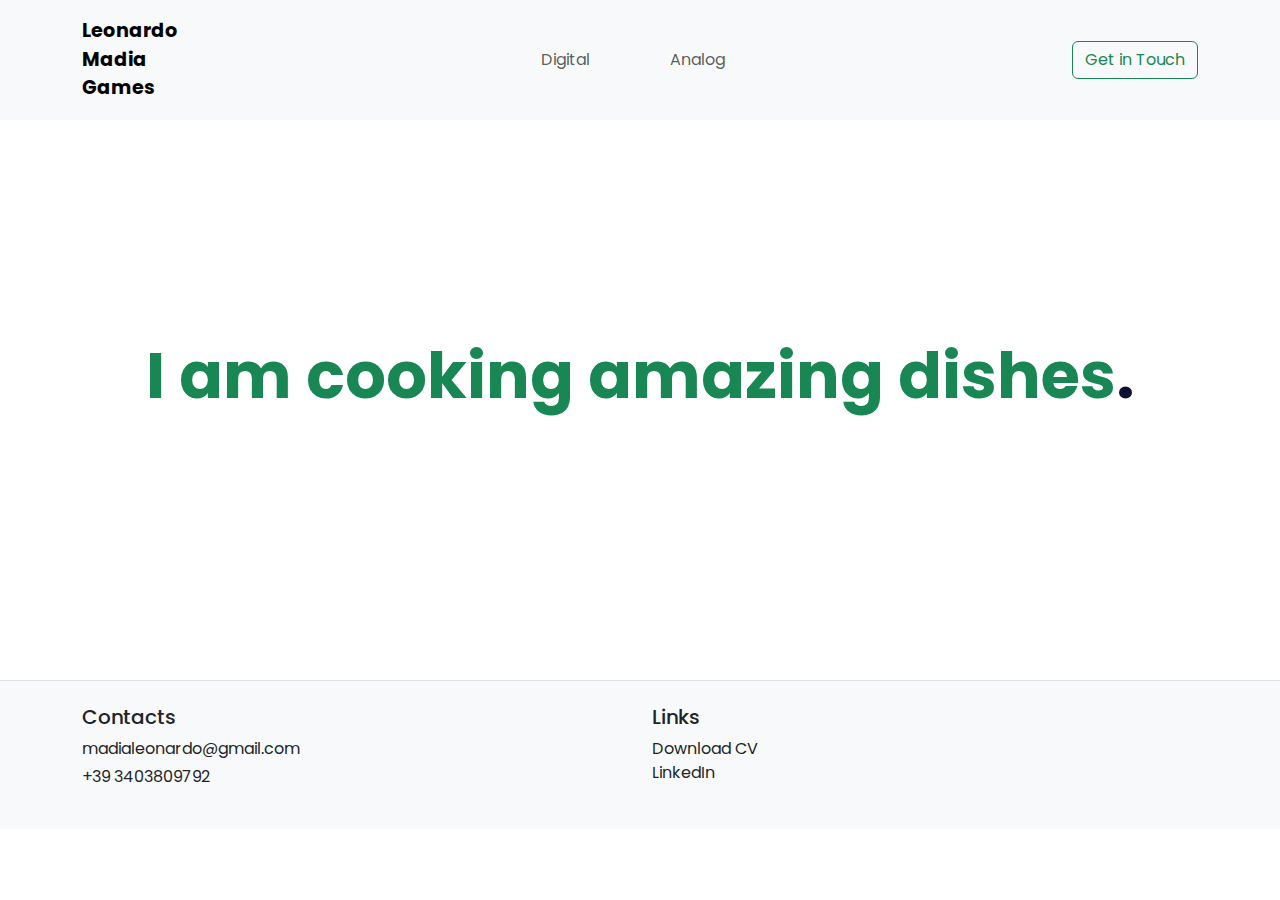
==== analog-leo.html @ 70c313e3 "Add files via upload" ====
<!DOCTYPE html>
<html lang="en">
<head>
    <meta charset="UTF-8">
    <meta name="viewport" content="width=device-width, initial-scale=1.0">
    <title>Analog</title>
    <link href="https://cdn.jsdelivr.net/npm/bootstrap@5.3.2/dist/css/bootstrap.min.css" rel="stylesheet">
    <link href="https://fonts.googleapis.com/css2?family=Poppins:ital,wght@0,100;0,200;0,300;0,400;0,500;0,600;0,700;0,800;0,900;1,100;1,200;1,300;1,400;1,500;1,600;1,700;1,800;1,900&display=swap" rel="stylesheet">
    <link rel="stylesheet" href="style-leo.css">
</head>
<body>
    <!-- Navbar -->
    <nav class="navbar navbar-expand-lg bg-body-tertiary fixed-top">
        <div class="container">
            <a class="navbar-brand" href="index.html">Leonardo<br>Madia<br>Games</a>
            <button class="navbar-toggler" type="button" data-bs-toggle="collapse" data-bs-target="#navbarNav" aria-controls="navbarNav" aria-expanded="false" aria-label="Toggle navigation">
                <span class="navbar-toggler-icon"></span>
            </button>
            <div class="collapse navbar-collapse" id="navbarNav">
                <ul class="navbar-nav mx-auto">
                    <li class="nav-item">
                        <a class="nav-link" href="index.html">Digital</a>
                    </li>
                    <li class="nav-item">
                        <a class="nav-link" href="analog-leo.html">Analog</a>
                    </li>
                </ul>
                <button class="btn btn-outline-success" type="button">Get in Touch</button>
            </div>
        </div>
    </nav>
    <div class="container d-flex flex-column justify-content-center align-items-center" style="height: 600px;">
        <h1 class="animated-text text-center fw-bold text-success">
            I am cooking amazing dishes<span class="dots">.</span>
        </h1>
    </div>
    <footer class="bg-light py-4 border-top">
        <div class="container">
            <div class="row">
                <!-- Contacts Section -->
                <div class="col-md-6">
                    <h2 class="h5">Contacts</h2>
                    <p class="mb-1">madialeonardo@gmail.com</p>
                    <p>+39 3403809792</p>
                </div>
                <!-- Links Section -->
                <div class="col-md-6">
                    <h2 class="h5">Links</h2>
                    <ul class="list-unstyled">
                        <li>
                            <a href="img/Leonardo_Madia_cv.pdf" class="text-decoration-none text-dark" download>Download CV</a>
                        </li>
                        <li>
                            <a href="https://www.linkedin.com/in/leonardo-madia-8a977b262/" class="text-decoration-none text-dark" target="_blank">LinkedIn</a>
                        </li>
                    </ul>
                </div>
            </div>
        </div>
      </footer>
      
    <script src="https://cdn.jsdelivr.net/npm/bootstrap@5.3.2/dist/js/bootstrap.bundle.min.js"></script>
</body>
</html>
---- style-leo.css ----
body {
            margin: 0;
            padding-top: 80px; /* Space for fixed navbar */
            font-family: Poppins;
        }

        
        .navbar-brand {
            font-size: 1.2rem;
            font-weight: bold;
        }
        .card-text {
            overflow: hidden;
            text-overflow: ellipsis;
        }
        .fixed-height {
            height: 225px;
        }
 
        .animated-text {
            font-size: 4rem;
            position: relative;
        }
        
        .dots {
            color: #0B1132;
        }
        
        .dots::after {
            content: '';
            position: absolute;
            animation: dots 2.5s steps(1, end) infinite;
        }
        
        @keyframes dots {
            0%, 25% {
                content: '';
            }
            50% {
                content: '.';
            }
            75% {
                content: '..';
            }
            100% {
                content: '...';
            }
        }

/*-----------------------------------STILI------------------------------------------------------------------ */

.nav-item{
    padding: 2rem;
}
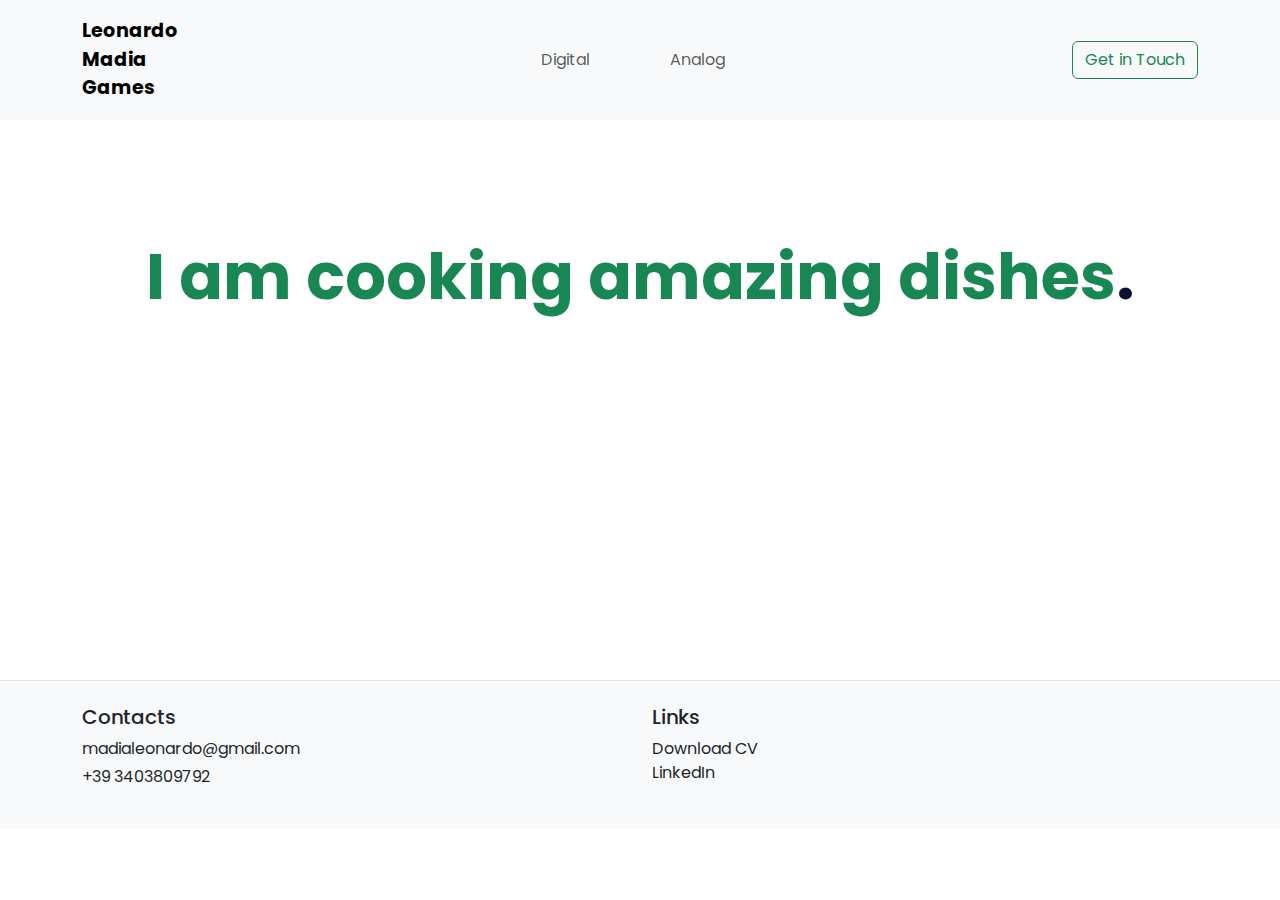
==== commit 8999bfec: "gif" ====
--- a/analog-leo.html
+++ b/analog-leo.html
@@ -33,6 +33,15 @@
         <h1 class="animated-text text-center fw-bold text-success">
             I am cooking amazing dishes<span class="dots">.</span>
         </h1>
+        <div class="d-flex justify-content-center my-4">
+            <iframe 
+              src="https://giphy.com/embed/jCOuICpkZRPyg" 
+              style="width: 100%; max-width: 300px; height: auto;" 
+              frameborder="0" 
+              class="rounded" 
+              allowfullscreen>
+            </iframe>
+          </div>
     </div>
     <footer class="bg-light py-4 border-top">
         <div class="container">
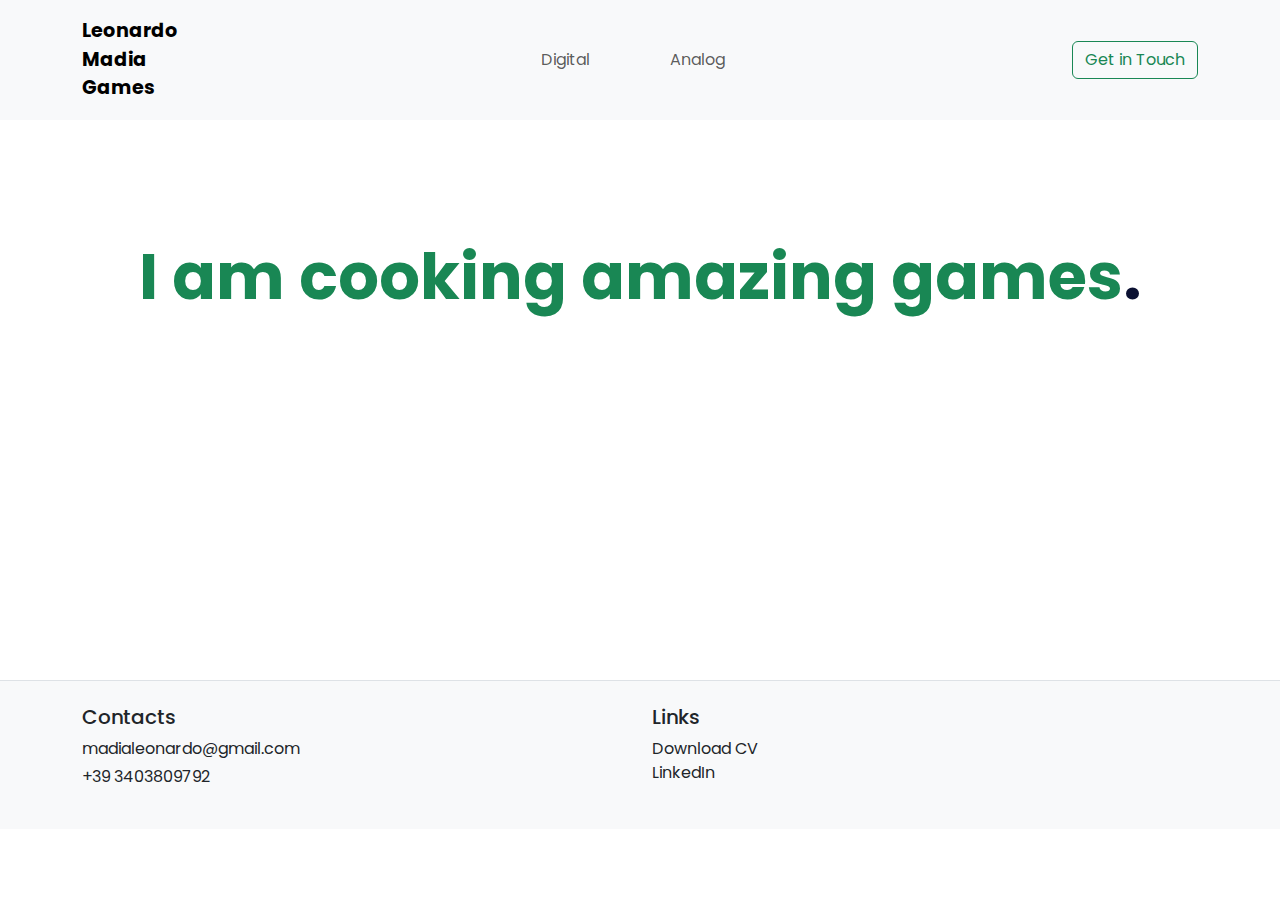
==== commit 88eae330: "aaa" ====
--- a/analog-leo.html
+++ b/analog-leo.html
@@ -31,7 +31,7 @@
     </nav>
     <div class="container d-flex flex-column justify-content-center align-items-center" style="height: 600px;">
         <h1 class="animated-text text-center fw-bold text-success">
-            I am cooking amazing dishes<span class="dots">.</span>
+            I am cooking amazing games<span class="dots">.</span>
         </h1>
         <div class="d-flex justify-content-center my-4">
             <iframe 
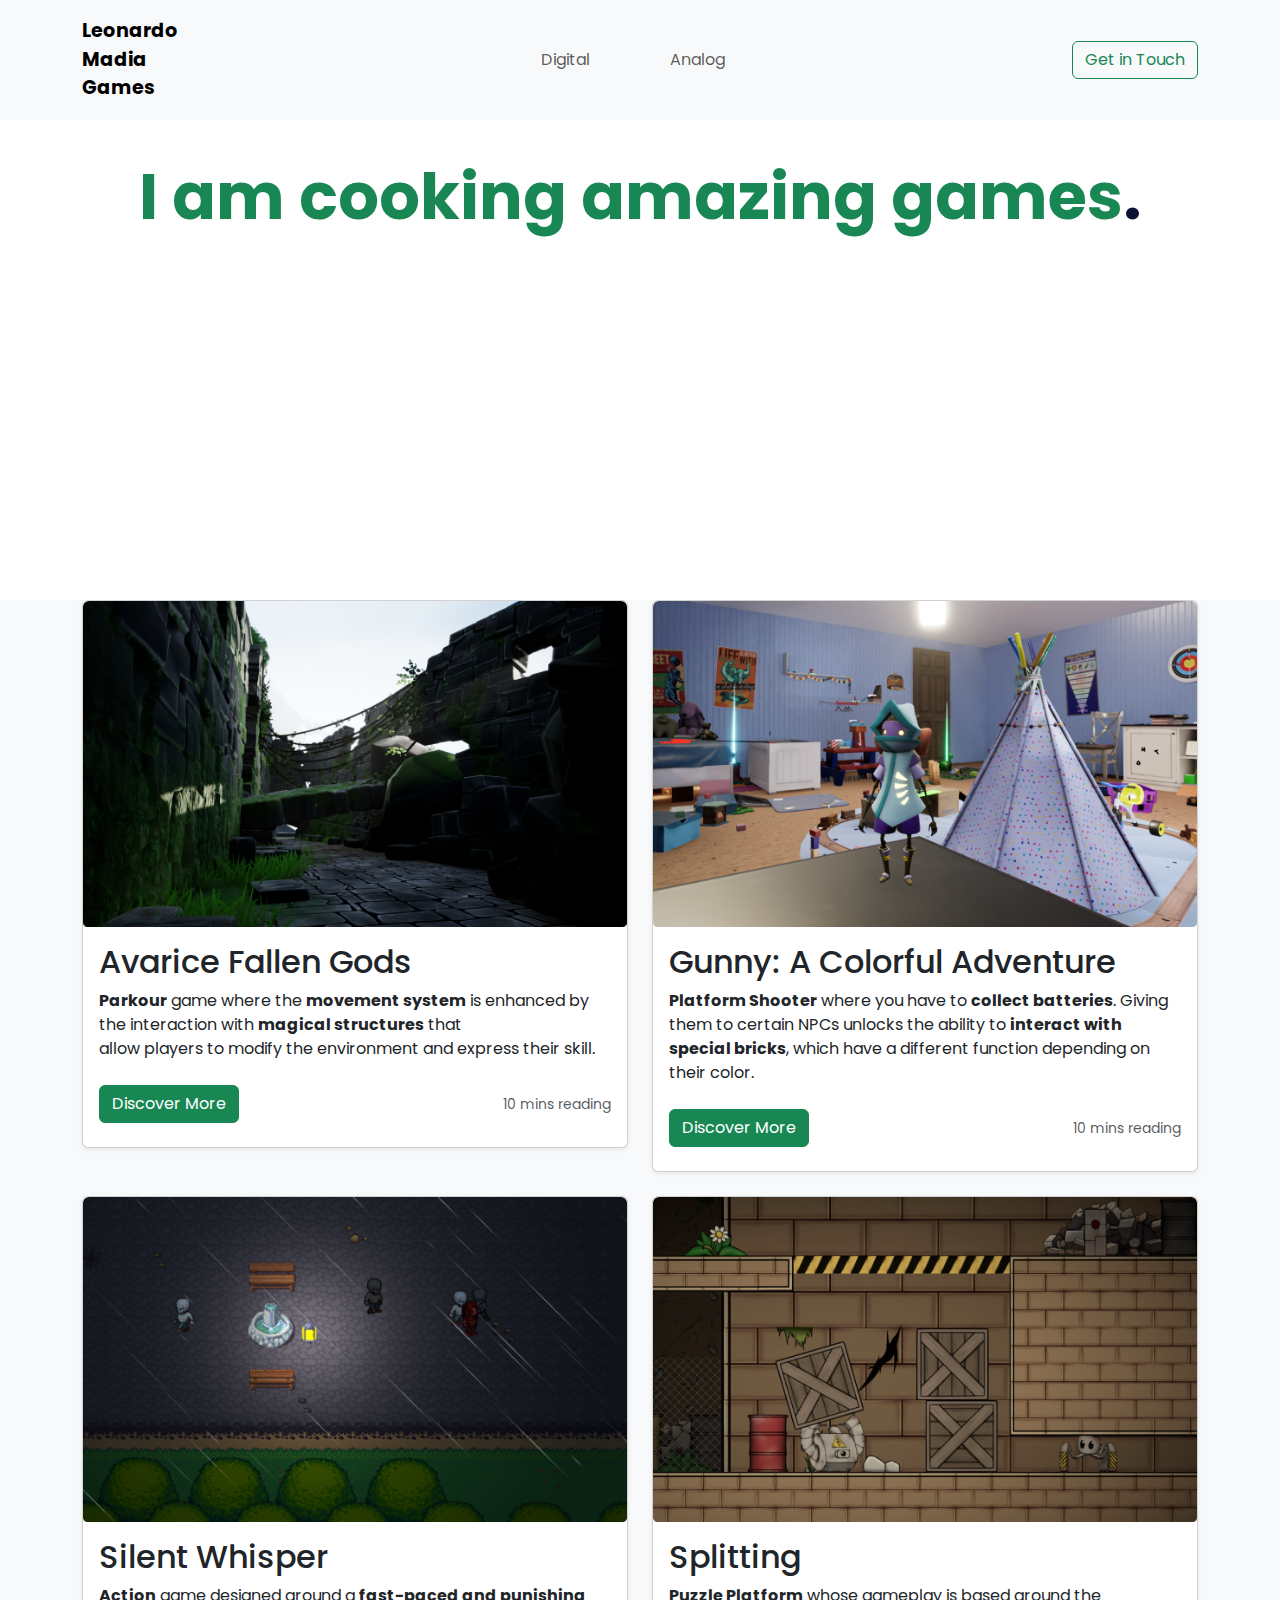
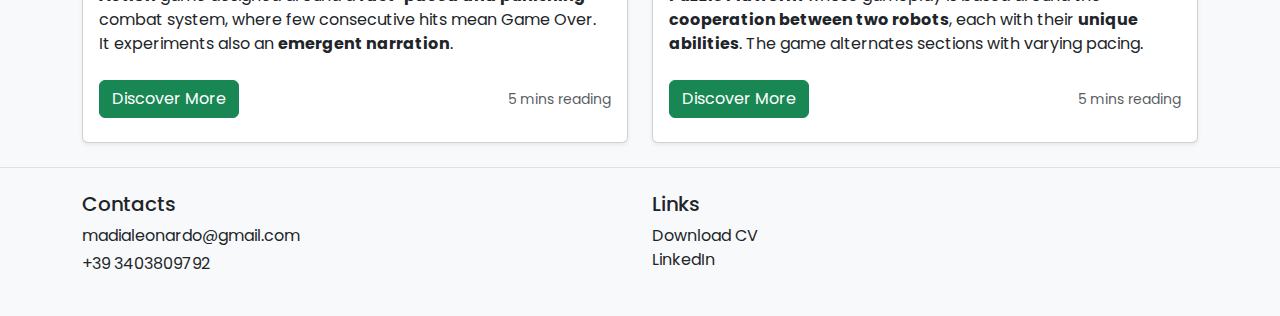
==== commit 3dddc3c7: "nuove-card" ====
--- a/analog-leo.html
+++ b/analog-leo.html
@@ -43,6 +43,95 @@
             </iframe>
           </div>
     </div>
+
+
+   <!-- Cards Section -->
+   <div class="album bg-body-tertiary">
+    <div class="container">
+        <div class="row justify-content-center">
+            <!-- Card 1 -->
+            <div class="col-md-6 mb-4">
+                <div class="card shadow-sm">
+                  <div class="card-img-top">
+                      <img src="img/avarice-home.png" alt="Avarice Fallen Gods" class="img-fluid rounded-top" style=" object-fit: fit;">
+                    </div>
+                    <div class="card-body">
+                        <h2>Avarice Fallen Gods</h2>
+                        <p class="card-text"><b>Parkour</b> game where the <b>movement system</b> is enhanced by the interaction with <b>magical structures</b> that <br>allow players to modify the environment and express their skill.</p>
+                        <div class="d-flex justify-content-between align-items-center">
+                            <div class="btn-group">
+                              <a href="#" class="btn btn-success my-2">Discover More</a>
+                            </div>
+                            <small class="text-body-secondary">10 mins reading</small>
+                        </div>
+                    </div>
+                </div>
+            </div>
+            <!-- Repeat cards below -->
+            <div class="col-md-6 mb-4">
+                <div class="card shadow-sm">
+                  <div class="card-img-top">
+                      <img src="img/gunny-home.png" alt="Avarice Fallen Gods" class="img-fluid rounded-top" style=" object-fit: fit;">
+                    </div>
+                    <div class="card-body">
+                        <h2>Gunny: A Colorful Adventure</h2>
+                        <p class="card-text"><b>Platform Shooter</b> where you have to <b>collect batteries</b>. Giving them to certain NPCs unlocks the ability to <b>interact with special bricks</b>, which have a different function depending on their color.</p>
+                        <div class="d-flex justify-content-between align-items-center">
+                            <div class="btn-group">
+                              <a href="gunny.html" class="btn btn-success my-2">Discover More</a>
+                            </div>
+                            <small class="text-body-secondary">10 mins reading</small>
+                        </div>
+                    </div>
+                </div>
+            </div>
+            <!-- Add four more cards following the same structure -->
+        </div>
+    </div>
+  <div class="container">
+    <div class="row justify-content-center">
+        <!-- Card 1 -->
+        <div class="col-md-6 mb-4">
+            <div class="card shadow-sm">
+              <div class="card-img-top">
+                  <img src="img/silent-home.png" alt="Avarice Fallen Gods" class="img-fluid rounded-top" style=" object-fit: fit;">
+                </div>
+                <div class="card-body">
+                    <h2>Silent Whisper</h2>
+                    <p class="card-text"><b>Action</b> game designed around a <b>fast-paced and punishing</b> combat system, where few consecutive hits mean Game Over. <br>It experiments also an <b>emergent narration</b>.</p>
+                    <div class="d-flex justify-content-between align-items-center">
+                        <div class="btn-group">
+                          <a href="silent-whisper.html" class="btn btn-success my-2">Discover More</a>
+                        </div>
+                        <small class="text-body-secondary">5 mins reading</small>
+                    </div>
+                </div>
+            </div>
+        </div>
+        <!-- Repeat cards below -->
+        <div class="col-md-6 mb-4">
+            <div class="card shadow-sm">
+              <div class="card-img-top">
+                  <img src="img/split-home.png" alt="Avarice Fallen Gods" class="img-fluid rounded-top" style=" object-fit: fill;">
+                </div>
+                <div class="card-body">
+                    <h2>Splitting</h2>
+                    <p class="card-text"><b>Puzzle Platform</b> whose gameplay is based around the <b>cooperation between two robots</b>, each with their <b>unique abilities</b>. The game alternates sections with varying pacing.</p>
+                    <div class="d-flex justify-content-between align-items-center">
+                        <div class="btn-group">
+                          <a href="splitting.html" class="btn btn-success my-2">Discover More</a>
+                        </div>
+                        <small class="text-body-secondary">5 mins reading</small>
+                    </div>
+                </div>
+            </div>
+        </div>
+        <!-- Add four more cards following the same structure -->
+    </div>
+  </div>
+  </div>
+
+
     <footer class="bg-light py-4 border-top">
         <div class="container">
             <div class="row">
--- a/style-leo.css
+++ b/style-leo.css
@@ -1,11 +1,10 @@
 
         body {
             margin: 0;
-            padding-top: 80px; /* Space for fixed navbar */
             font-family: Poppins;
         }
 
-        
+
         .navbar-brand {
             font-size: 1.2rem;
             font-weight: bold;
@@ -47,9 +46,36 @@
                 content: '...';
             }
         }
-
+        
 /*-----------------------------------STILI------------------------------------------------------------------ */
 
 .nav-item{
     padding: 2rem;
+}
+
+/*-----------------------------------NAVBAR--NUOVA------------------------------------------------------------------ */
+
+ /* Custom styling to control navbar height */
+ .custom-navbar {
+    padding-top: 20px;
+    padding-bottom: 20px;
+  }
+  .custom-navbar a.nav-title {
+    text-decoration: none;
+    color: #000;
+    font-weight: bold;
+  }
+  .custom-navbar a.nav-title:hover {
+    color: #157347; /* Match button color */
+    transition-duration: 0.5s;
+  }
+ 
+.nav-title br{
+    display: none;
+}
+
+@media (max-width: 576px) {
+    .nav-title br{
+        display: inline;
+    }
 }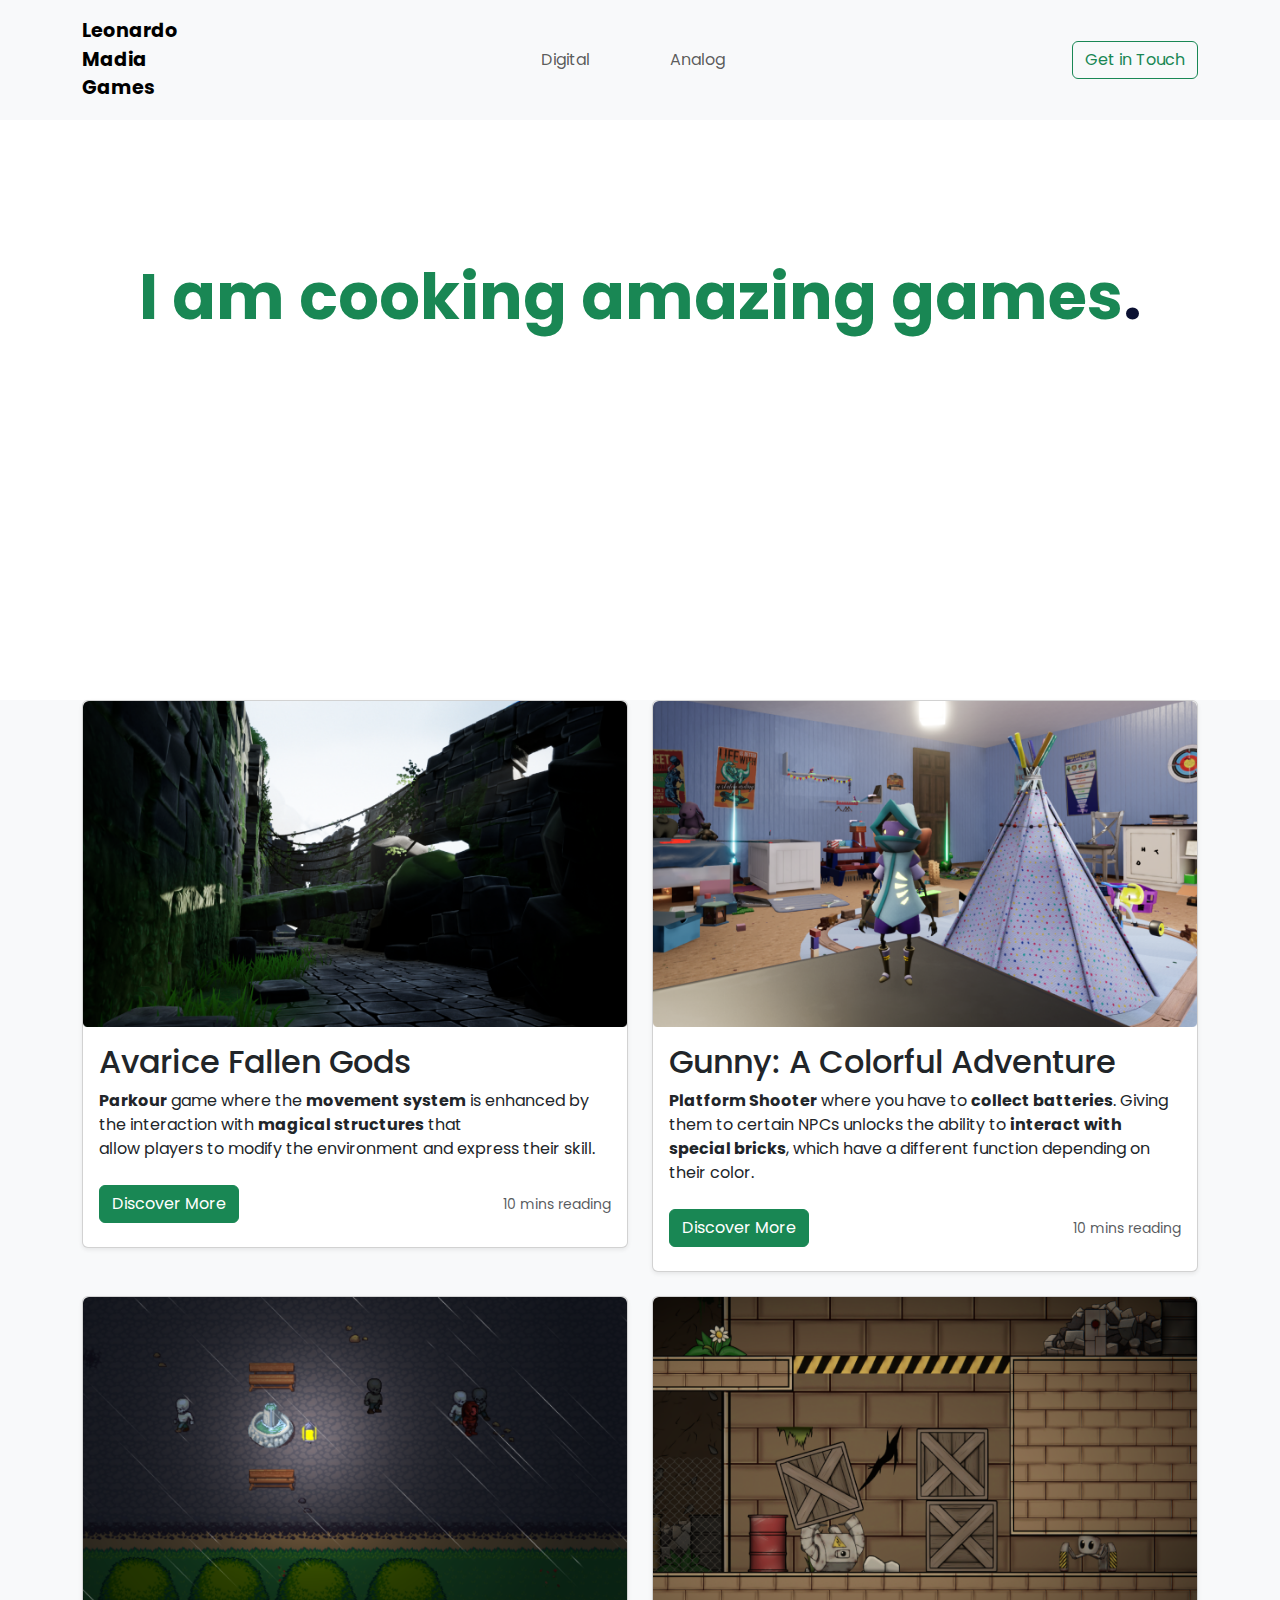
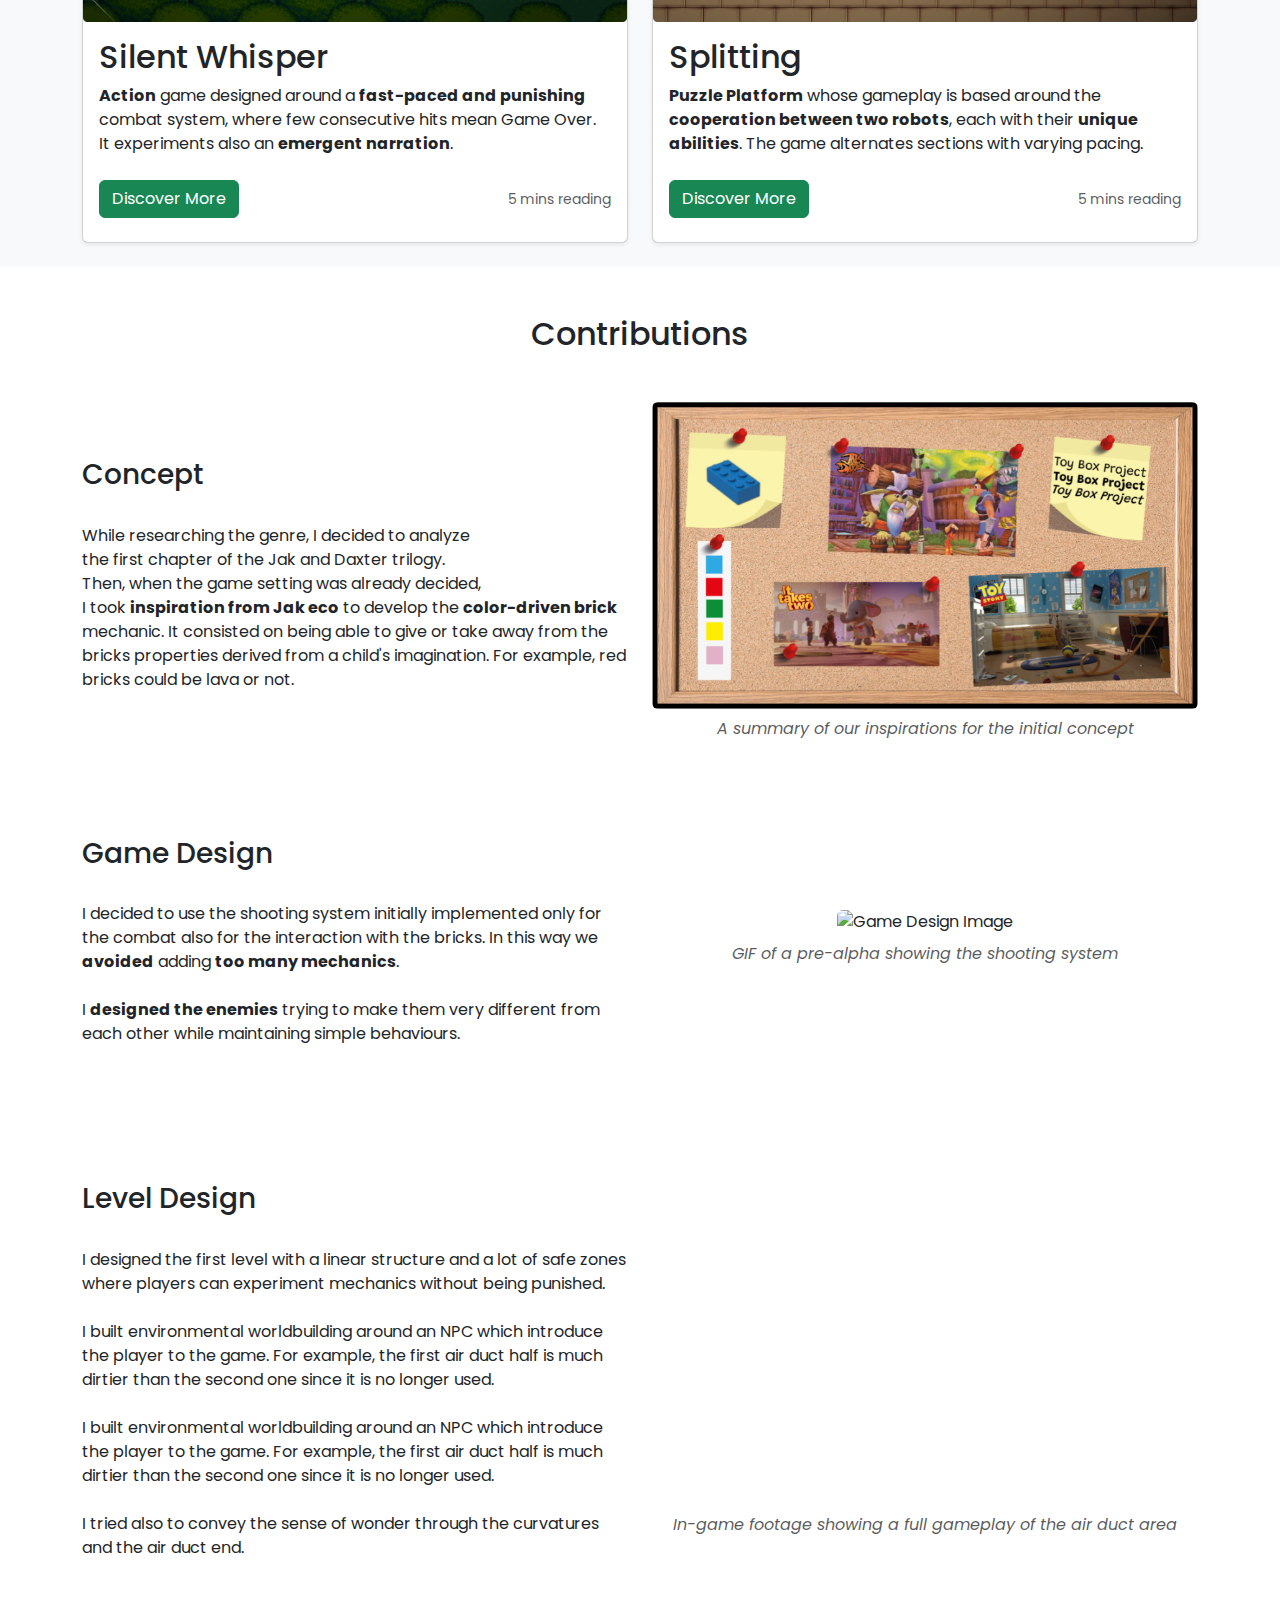
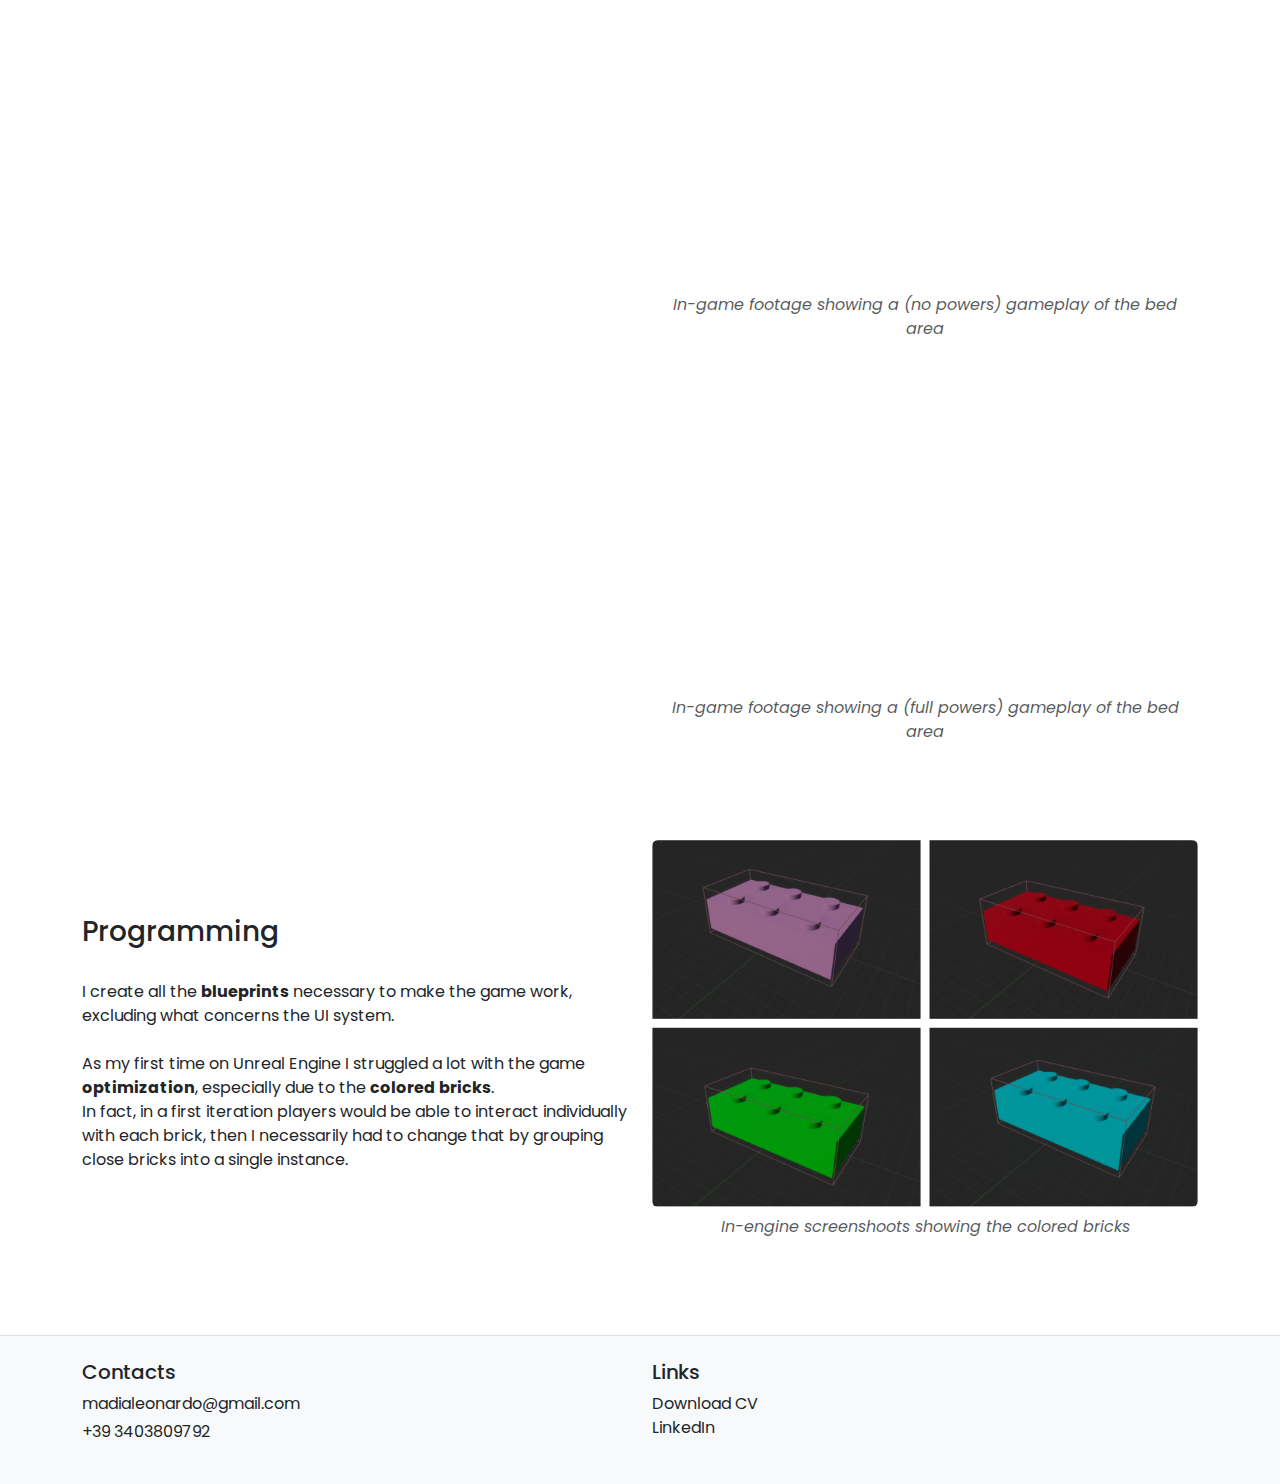
==== commit 88dfcf8e: "gunnyfix" ====
--- a/analog-leo.html
+++ b/analog-leo.html
@@ -132,6 +132,129 @@
   </div>
 
 
+
+
+  <div class="container my-5">
+    <!-- Title -->
+    <h2 class="text-center mb-5">Contributions</h2>
+
+    <!-- First Section -->
+    <div class="row align-items-center mb-4">
+      <div class="col-md-6">
+        <h3 class="py-4">Concept</h3>
+        <p>While researching the genre, I decided to analyze <br> the first chapter of the Jak and Daxter trilogy. <br>
+          Then, when the game setting was already decided,<br> I took <b>inspiration from Jak eco</b> to develop the <b>color-driven brick</b> mechanic.
+          It consisted on being able to give or take away from the bricks properties derived from a child's imagination. For example, red bricks could be lava or not.</p>
+      </div>
+      <div class="col-md-6 text-center">
+        <img src="img/gunny-img-1.png" alt="Game Design Image" class="img-fluid rounded">
+        <div class="text-muted fst-italic text-center mt-2">
+          A summary of our inspirations for the initial concept
+        </div>
+      </div>
+    </div>
+
+    <!-- Second Section -->
+    <div class="row align-items-center py-5">
+      <div class="col-md-6">
+        <h3 class="py-4">Game Design</h3>
+        <p>I decided to use the shooting system initially implemented only for the combat also for the interaction with the bricks. In this way we <b>avoided</b> adding <b>too many mechanics</b>. <br><br>
+
+          I <b>designed the enemies</b> trying to make them very different from each other while maintaining simple behaviours.</p>
+      </div>
+      <div class="col-md-6 text-center">
+        <img src="img/Pre-alphagunnyGIF.gif" alt="Game Design Image" class="img-fluid rounded" width="660" height="371">
+        <div class="text-muted fst-italic text-center mt-2">
+          GIF of a pre-alpha showing the shooting system
+        </div>
+      </div>
+  </div>
+
+          <!-- third Section -->
+          <div class="row py-5">
+            <div class="col-md-6">
+              <h3 class="py-4">Level Design</h3>
+              <p>I designed the first level with a linear structure and a lot of safe zones where players can experiment mechanics without being punished. <br><br>
+
+                I built environmental worldbuilding around an NPC which introduce the player to the game.
+                For example, the first air duct half is much dirtier than the second one since it is no longer used. <br><br>
+                I built environmental worldbuilding around an NPC which introduce the player to the game.
+For example, the first air duct half is much dirtier than the second one since it is no longer used. <br><br>
+
+I tried also to convey the sense of wonder through the curvatures and the air duct end.
+              </p>
+            </div>
+
+
+
+
+
+
+
+
+
+            <div class="col-md-6 text-center">
+              <div class="ratio ratio-16x9 my-4">
+                <div class="col-md-6 text-center">
+                  <div class="ratio ratio-16x9 my-4">
+                    <iframe width="660" height="371" src="https://www.youtube.com/embed/TAzg64LGKag" title="Gunny: a Colorful Adventure - Tutorial Gameplay" frameborder="0" allow="accelerometer; autoplay; clipboard; encrypted-media; gyroscope; picture-in-picture; web-share" referrerpolicy="strict-origin-when-cross-origin" allowfullscreen class="img-fluid rounded"></iframe>
+                  </div>
+                </div>
+              </div>
+              <div class="text-muted fst-italic text-center">
+                In-game footage showing a full gameplay of the air duct area
+              </div>
+              <div class="ratio ratio-16x9 my-4">
+                <div class="col-md-6 text-center">
+                  <div class="ratio ratio-16x9 my-4">
+                    <iframe width="660" height="371" src="https://www.youtube.com/embed/0e7l-LMPi3M" title="Gunny: a Colorful Adventure - Bed Area (no powers)" frameborder="0" allow="accelerometer; autoplay; clipboard-write; encrypted-media; gyroscope; picture-in-picture; web-share" referrerpolicy="strict-origin-when-cross-origin" allowfullscreen class="img-fluid rounded"></iframe>
+                  </div>
+                </div>
+              </div>
+              <div class="text-muted fst-italic text-center mt-2">
+                In-game footage showing a (no powers) gameplay of the bed area
+              </div>
+              <div class="ratio ratio-16x9 my-4">
+                <div class="col-md-6 text-center">
+                  <div class="ratio ratio-16x9 my-4">
+                    <iframe width="660" height="371" src="https://www.youtube.com/embed/3STvEl_j9Sw" title="Gunny: a Colorful Adventure - Bed Area (full powers)" frameborder="0" allow="accelerometer; autoplay; clipboard-write; encrypted-media; gyroscope; picture-in-picture; web-share" referrerpolicy="strict-origin-when-cross-origin" allowfullscreen class="img-fluid rounded" ></iframe>
+                  </div>
+                </div>
+              </div>
+              <div class="text-muted fst-italic text-center mt-2">
+                In-game footage showing a (full powers) gameplay of the bed area
+              </div>
+            </div>
+          </div>
+
+
+  <!-- third Section -->
+  <div class="row align-items-center py-5">
+    <div class="col-md-6">
+      <h3 class="py-4">Programming</h3>
+      <p>I create all the <b>blueprints</b> necessary to make the game work, excluding what concerns the UI system. <br><br>
+
+        As my first time on Unreal Engine I struggled a lot with the game <b>optimization</b>, especially due to the <b>colored bricks</b>.<br>In fact, in a first iteration players would be able to interact individually with each brick, then I necessarily had to change that by grouping close bricks into a single instance.</p>
+    </div>
+    <div class="col-md-6 text-center">
+      <img src="img/gunny-img-bricks3.png" alt="Game Design Image" class="img-fluid rounded" width="660" height="371">
+      <div class="text-muted fst-italic text-center mt-2">
+        In-engine screenshoots showing the colored bricks
+      </div>
+    </div>
+  </div>
+</div>
+
+
+
+
+
+
+
+
+
+
+
     <footer class="bg-light py-4 border-top">
         <div class="container">
             <div class="row">
--- a/style-leo.css
+++ b/style-leo.css
@@ -2,8 +2,18 @@
         body {
             margin: 0;
             font-family: Poppins;
+            padding-top: 100px;
         }
 
+        
+        .navbar {
+            transition: transform 0.3s ease-in-out, opacity 0.3s ease-in-out;
+          }
+        
+        .navbar.hidden {
+            transform: translateY(-100%);
+            opacity: 0;
+          }
 
         .navbar-brand {
             font-size: 1.2rem;
@@ -13,6 +23,8 @@
             overflow: hidden;
             text-overflow: ellipsis;
         }
+
+
         .fixed-height {
             height: 225px;
         }
@@ -78,4 +90,8 @@
     .nav-title br{
         display: inline;
     }
+
+    body{
+        padding-top: 150px;
+    }
 }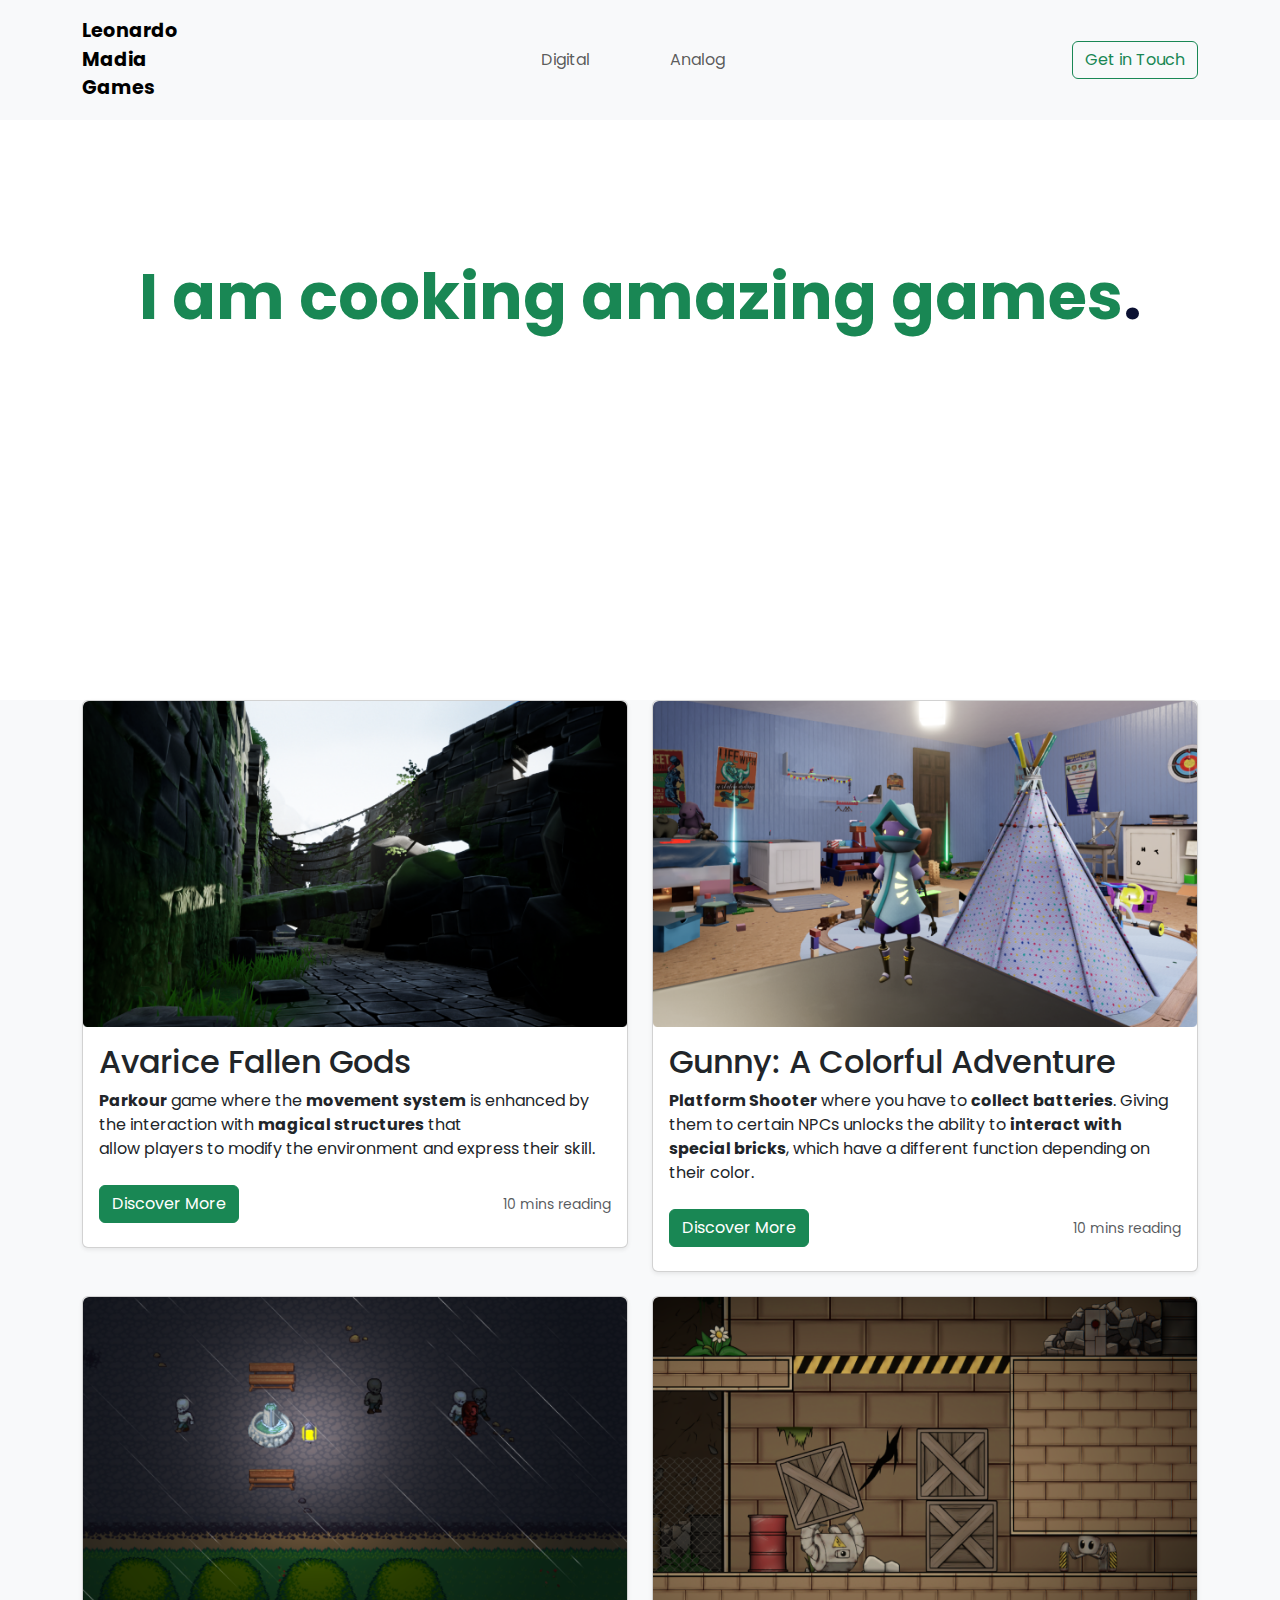
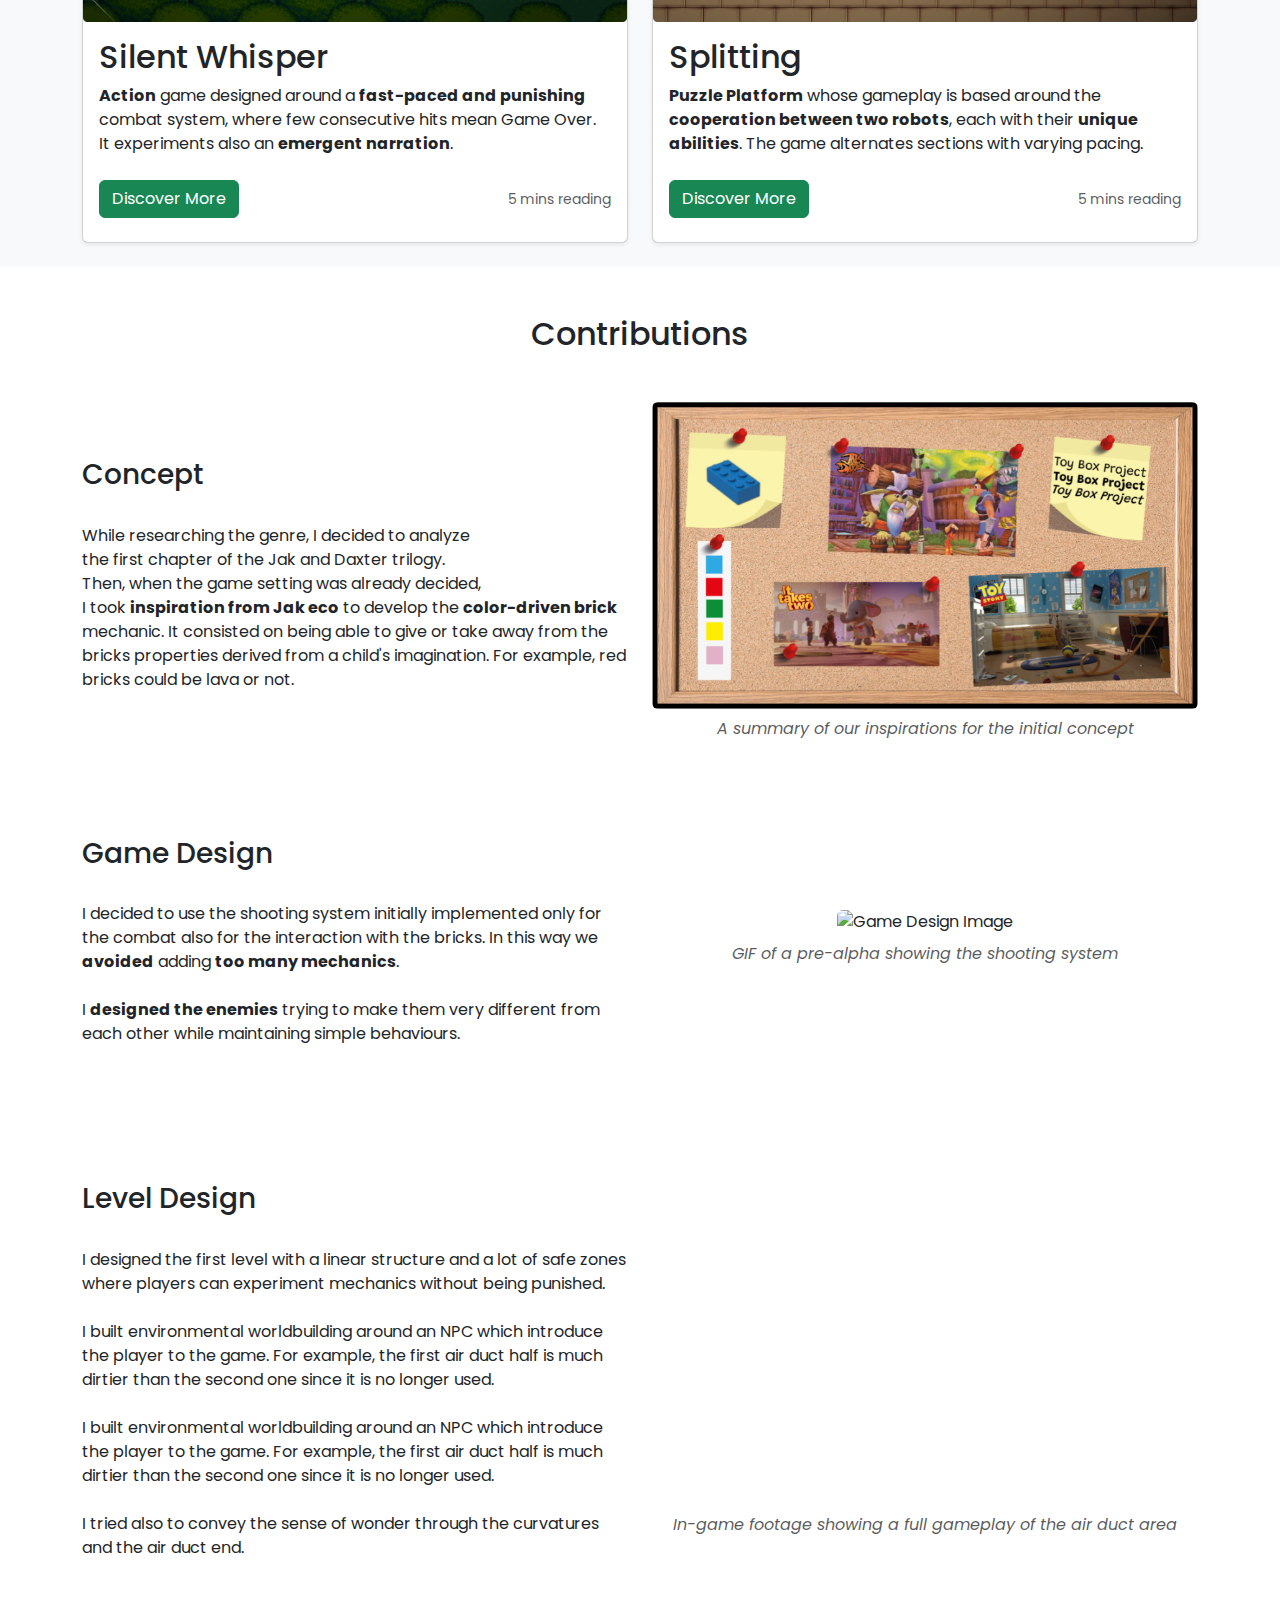
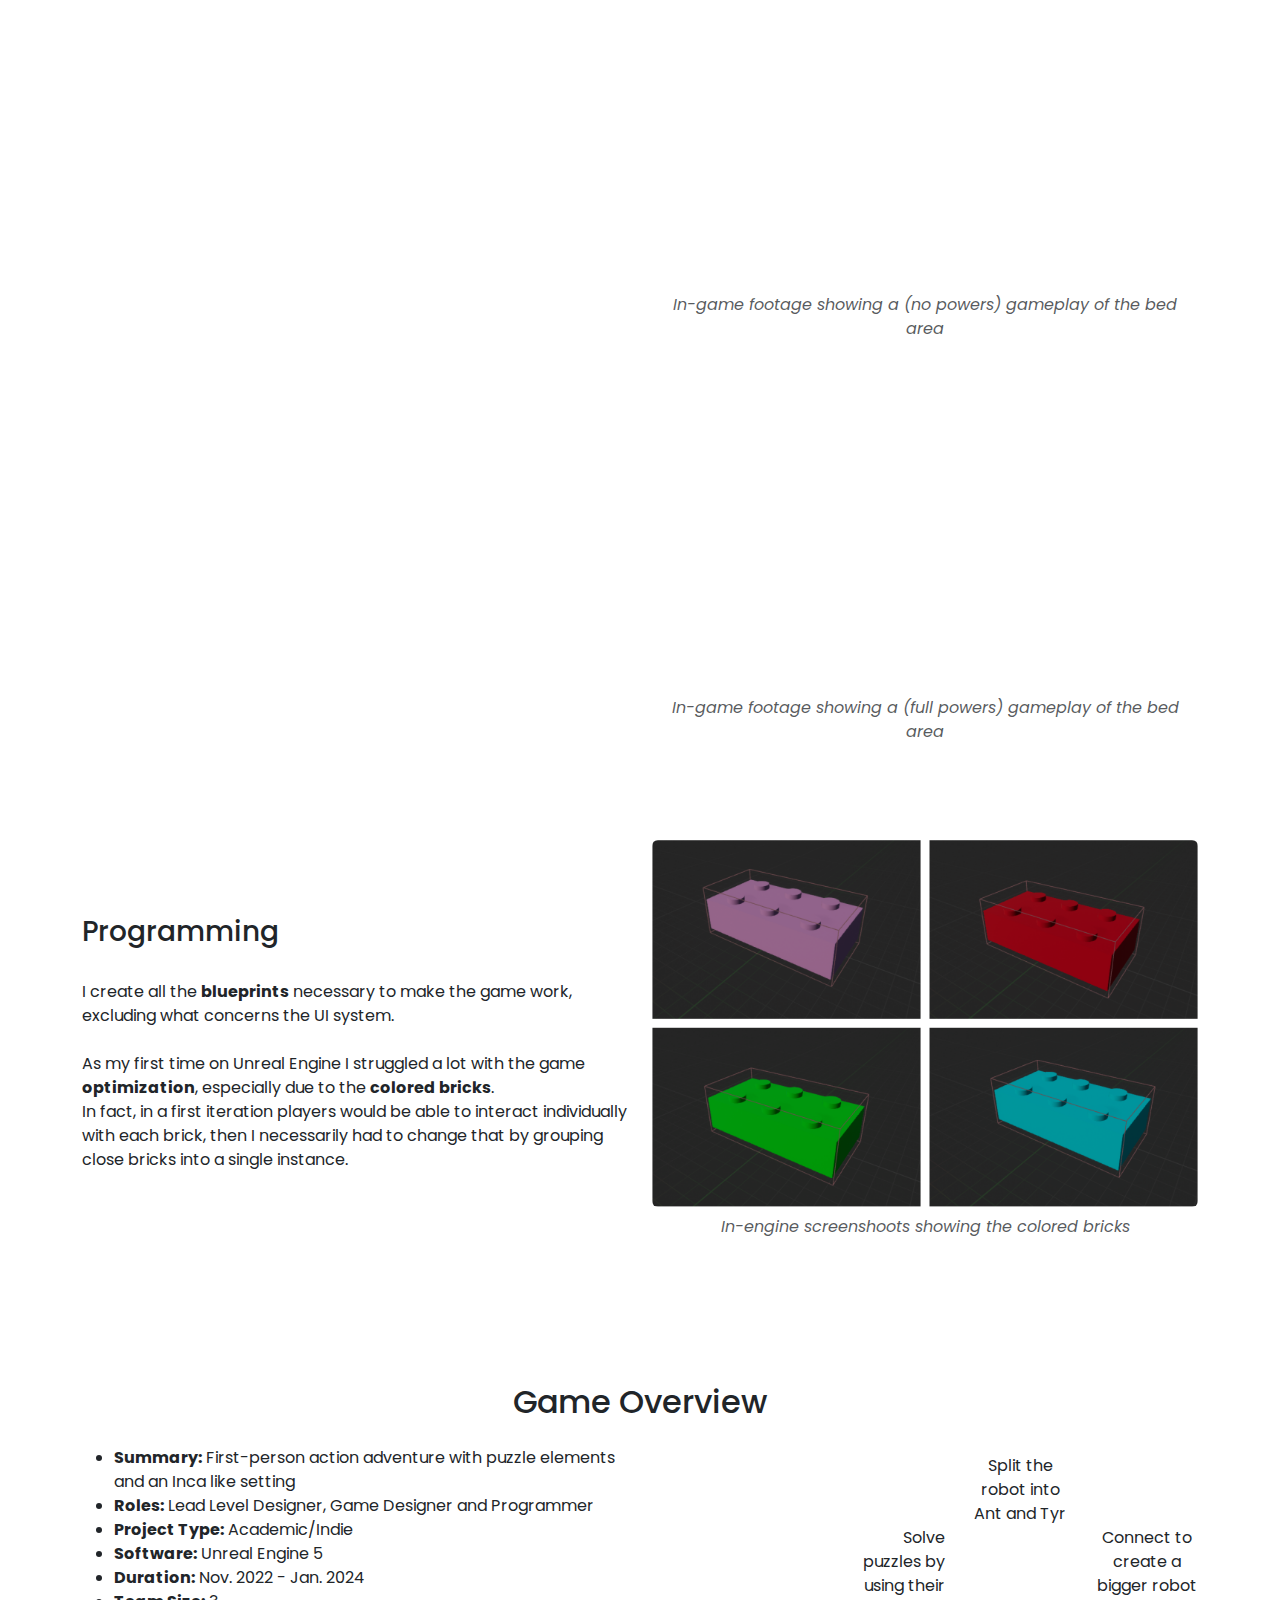
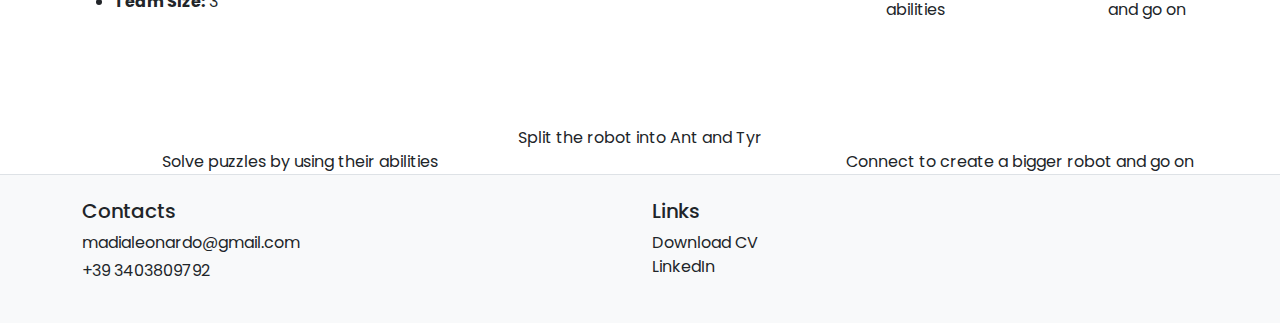
==== commit a2cea4d4: "ok" ====
--- a/analog-leo.html
+++ b/analog-leo.html
@@ -29,6 +29,8 @@
             </div>
         </div>
     </nav>
+    <div id="progressbar"></div>
+
     <div class="container d-flex flex-column justify-content-center align-items-center" style="height: 600px;">
         <h1 class="animated-text text-center fw-bold text-success">
             I am cooking amazing games<span class="dots">.</span>
@@ -245,14 +247,85 @@
   </div>
 </div>
 
-
-
-
-
-
-
-
-
+<div class="container py-5">
+  <!-- Game Overview -->
+  <div class="mb-5">
+    <h2 class="section-title text-center mb-4">Game Overview</h2>
+    <div class="row align-items-center mb-4">
+      <div class="col-md-8">
+        <ul>
+          <li><strong>Summary:</strong> First-person action adventure with puzzle elements <br> and an Inca like setting </li>
+          <li><strong>Roles:</strong> Lead Level Designer, Game Designer and Programmer </li>
+          <li><strong>Project Type:</strong> Academic/Indie</li>
+          <li><strong>Software:</strong> Unreal Engine 5</li>
+          <li><strong>Duration:</strong> Nov. 2022 - Jan. 2024</li>
+          <li><strong>Team Size:</strong> 3</li>
+        </ul>
+      </div>
+      <div class="container col-md-4 text-center">
+        <div class="row justify-content-center">
+            <div class="col-md-4">
+                <div class="box">Split the robot into Ant and Tyr</div>
+            </div>
+        </div>
+      
+        <div class="row justify-content-center">
+            <div class="col-md-2 arrow-down"></div>
+        </div>
+      
+        <div class="row">
+            <div class="col-md-4 text-end">
+                <div class="box">Solve puzzles by using their abilities</div>
+            </div>
+            <div class="col-md-4 d-flex align-items-center">
+                <div class="arrow-right"></div>
+            </div>
+            <div class="col-md-4">
+                <div class="box">Connect to create a bigger robot and go on</div>
+            </div>
+        </div>
+      
+        <div class="row justify-content-center">
+            <div class="col-md-2 arrow-up"></div>
+        </div>
+      </div>
+    </div>
+  </div>
+</div>
+  
+
+
+
+
+
+
+<div class="container text-center">
+  <div class="row justify-content-center">
+      <div class="col-md-4">
+          <div class="box">Split the robot into Ant and Tyr</div>
+      </div>
+  </div>
+
+  <div class="row justify-content-center">
+      <div class="col-md-2 arrow-down"></div>
+  </div>
+
+  <div class="row">
+      <div class="col-md-4 text-end">
+          <div class="box">Solve puzzles by using their abilities</div>
+      </div>
+      <div class="col-md-4 d-flex align-items-center">
+          <div class="arrow-right"></div>
+      </div>
+      <div class="col-md-4">
+          <div class="box">Connect to create a bigger robot and go on</div>
+      </div>
+  </div>
+
+  <div class="row justify-content-center">
+      <div class="col-md-2 arrow-up"></div>
+  </div>
+</div>
 
 
     <footer class="bg-light py-4 border-top">
--- a/style-leo.css
+++ b/style-leo.css
@@ -6,6 +6,14 @@
         }
 
         
+        p{
+          line-height: 150%;
+        }
+
+        li{
+          line-height: 150%;
+        }
+
         .navbar {
             transition: transform 0.3s ease-in-out, opacity 0.3s ease-in-out;
           }
@@ -59,6 +67,35 @@
             }
         }
         
+  footer a{
+color: #000;
+text-decoration: none;
+  }
+
+  footer a:hover{
+color: #157347;
+transition: 0.5s;
+  }
+
+
+  .card {
+    transition: transform 0.3s ease, box-shadow 0.3s ease;
+  }
+
+  .card:hover {
+    transform: translateY(-10px); /* Alza leggermente la card */
+    box-shadow: 0 8px 20px rgba(0, 0, 0, 0.5); /* Ombra più marcata */
+  }
+
+  
+  .img-overview {
+    height: auto; /* Altezza automatica per mantenere le proporzioni */
+    max-height: 300px; /* Limita l'altezza su desktop */
+    object-fit: contain;
+  }
+
+
+
 /*-----------------------------------STILI------------------------------------------------------------------ */
 
 .nav-item{
@@ -86,7 +123,7 @@
     display: none;
 }
 
-@media (max-width: 576px) {
+@media (max-width: 768px) {
     .nav-title br{
         display: inline;
     }
@@ -94,4 +131,33 @@
     body{
         padding-top: 150px;
     }
+
+    .img-overview {
+      max-height: 250px; /* Altezza più piccola per dispositivi mobili */
+    }
+
+
+}
+
+/*-----------------------------------PROGRESSBAR------------------------------------------------------------------ */
+
+
+/* Progress bar container */
+#progress-container {
+  position: fixed;
+  top: 0;  /* Verrà comunque nascosto quando la navbar è visibile */
+  left: 0;
+  width: 100%;
+  height: 6px;
+  background-color: rgba(0, 0, 0, 0.1); /* Sfondo opaco, opzionale */
+  z-index: 9999;
+  display: none; /* Di default nascosta */
+}
+
+/* Progress bar vera e propria */
+#progress-bar {
+  width: 0%;
+  height: 100%;
+  background-color: #157347; /* Colore della barra (personalizzabile) */
+  transition: width 0.25s ease-out;
 }